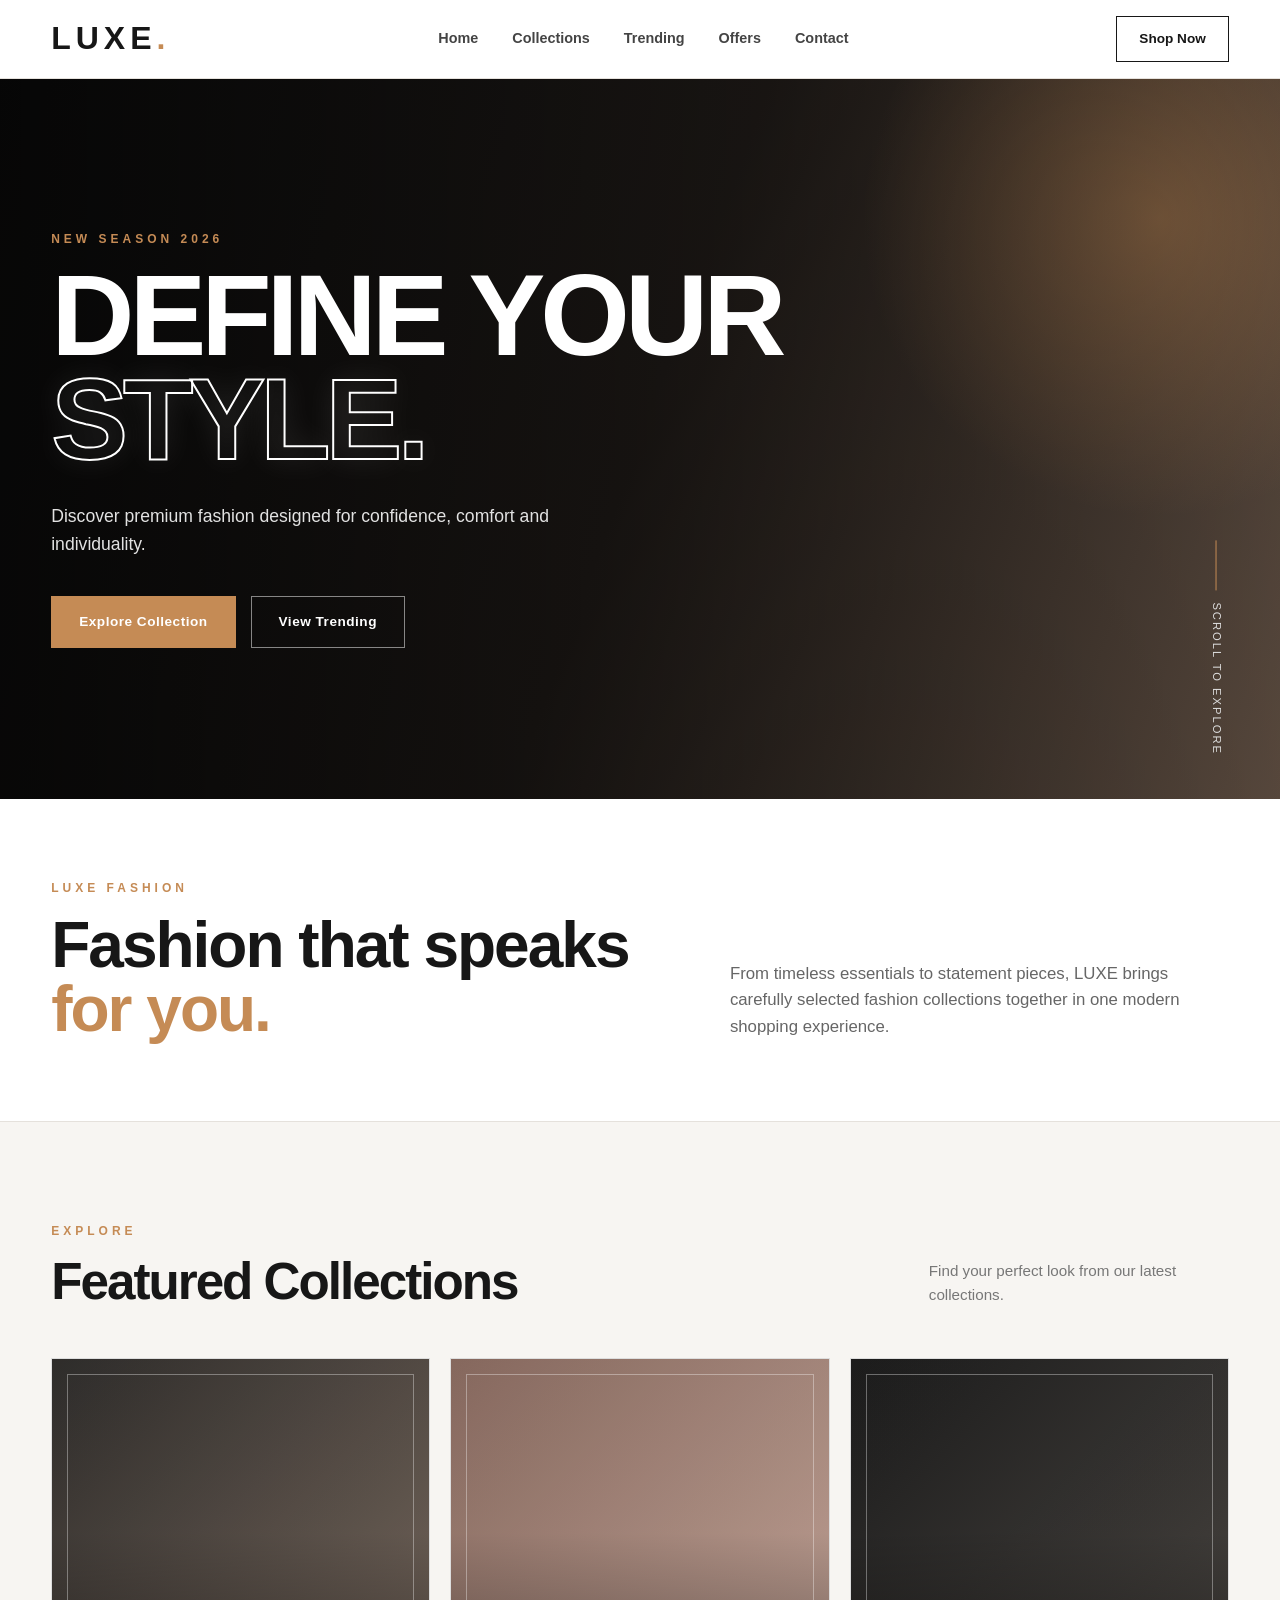
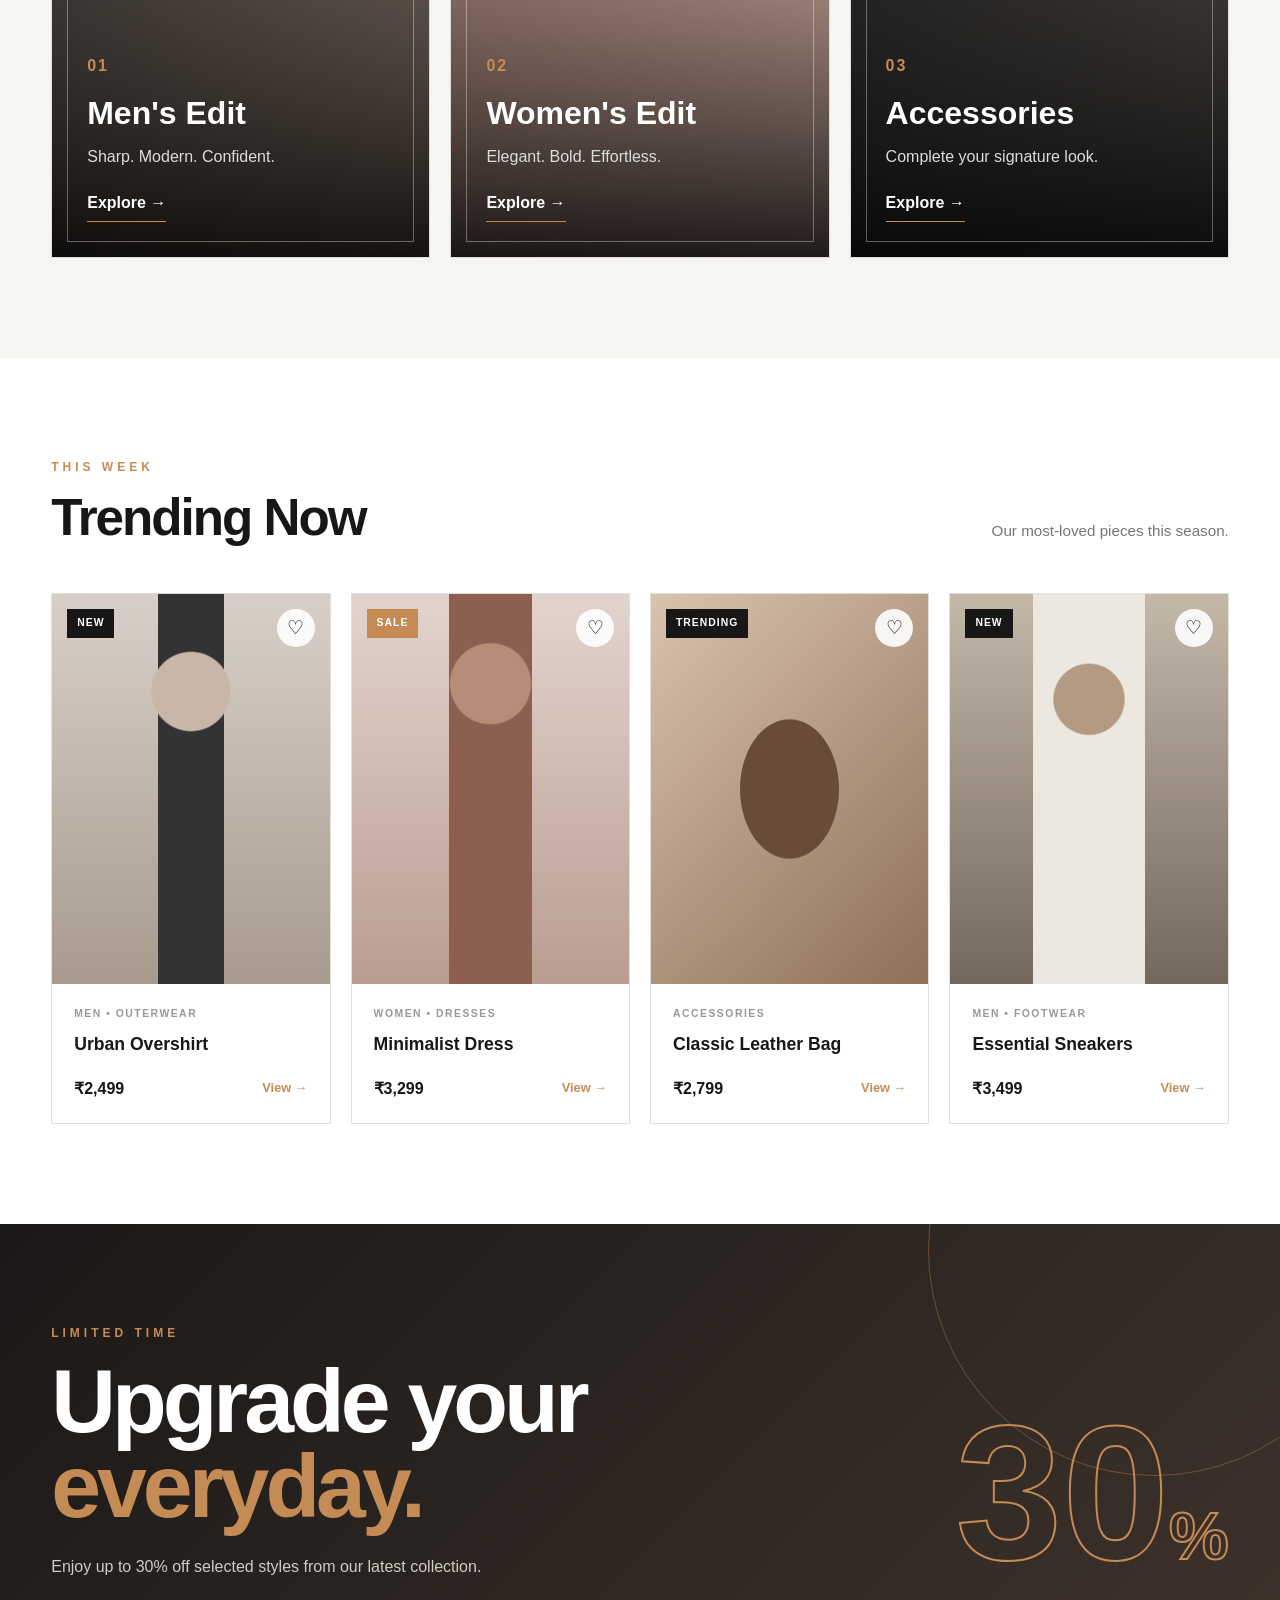
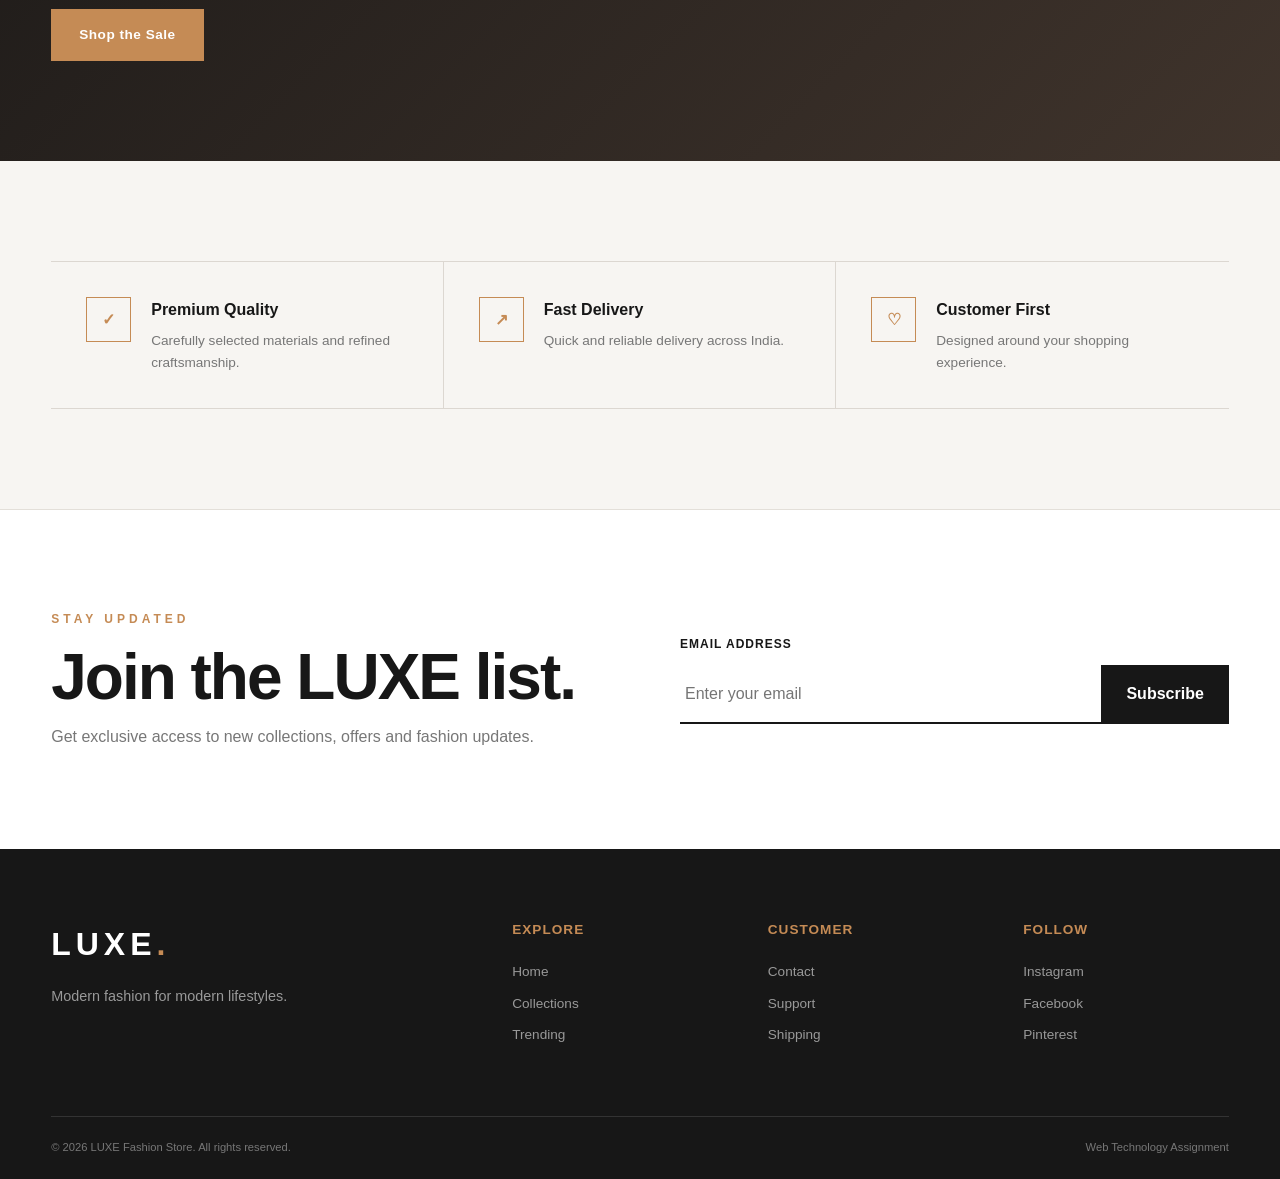
==== Q3_Online_Fashion_Store/index.html @ f9c80f3c "Add Q3 Online Fashion Store Homepage" ====
<!DOCTYPE html>
<html lang="en">

<head>
    <meta charset="UTF-8">

    <meta name="viewport"
        content="width=device-width, initial-scale=1.0">

    <meta name="description"
        content="LUXE - Modern online fashion store">

    <title>LUXE | Fashion Store</title>

    <link rel="stylesheet" href="style.css">
</head>

<body>

    <!-- =========================
         HEADER / NAVIGATION
    ========================== -->

    <header class="header">

        <div class="container nav-container">

            <a href="#home" class="logo">
                LUXE<span>.</span>
            </a>

            <nav class="navbar">

                <a href="#home">Home</a>
                <a href="#collections">Collections</a>
                <a href="#trending">Trending</a>
                <a href="#offer">Offers</a>
                <a href="#contact">Contact</a>

            </nav>

            <a href="#trending" class="nav-button">
                Shop Now
            </a>

        </div>

    </header>


    <!-- =========================
         HERO SECTION
    ========================== -->

    <main>

        <section class="hero" id="home">

            <div class="hero-overlay"></div>

            <div class="container hero-content">

                <p class="hero-label">
                    NEW SEASON 2026
                </p>

                <h1>
                    DEFINE YOUR
                    <span>STYLE.</span>
                </h1>

                <p class="hero-description">
                    Discover premium fashion designed for
                    confidence, comfort and individuality.
                </p>

                <div class="hero-buttons">

                    <a href="#collections" class="primary-button">
                        Explore Collection
                    </a>

                    <a href="#trending" class="secondary-button">
                        View Trending
                    </a>

                </div>

            </div>

            <div class="scroll-indicator">
                <span></span>
                Scroll to explore
            </div>

        </section>


        <!-- =========================
             INTRODUCTION
        ========================== -->

        <section class="intro">

            <div class="container intro-content">

                <div>
                    <p class="section-label">
                        LUXE FASHION
                    </p>

                    <h2>
                        Fashion that speaks
                        <em>for you.</em>
                    </h2>
                </div>

                <p class="intro-text">
                    From timeless essentials to statement pieces,
                    LUXE brings carefully selected fashion collections
                    together in one modern shopping experience.
                </p>

            </div>

        </section>


        <!-- =========================
             COLLECTIONS
        ========================== -->

        <section class="collections section" id="collections">

            <div class="container">

                <div class="section-heading">

                    <div>
                        <p class="section-label">
                            EXPLORE
                        </p>

                        <h2>
                            Featured Collections
                        </h2>
                    </div>

                    <p>
                        Find your perfect look from our
                        latest collections.
                    </p>

                </div>


                <div class="collection-grid">

                    <!-- Collection 1 -->

                    <article class="collection-card men">

                        <div class="card-overlay"></div>

                        <div class="collection-content">

                            <span>
                                01
                            </span>

                            <h3>
                                Men's Edit
                            </h3>

                            <p>
                                Sharp. Modern. Confident.
                            </p>

                            <a href="#trending">
                                Explore →
                            </a>

                        </div>

                    </article>


                    <!-- Collection 2 -->

                    <article class="collection-card women">

                        <div class="card-overlay"></div>

                        <div class="collection-content">

                            <span>
                                02
                            </span>

                            <h3>
                                Women's Edit
                            </h3>

                            <p>
                                Elegant. Bold. Effortless.
                            </p>

                            <a href="#trending">
                                Explore →
                            </a>

                        </div>

                    </article>


                    <!-- Collection 3 -->

                    <article class="collection-card accessories">

                        <div class="card-overlay"></div>

                        <div class="collection-content">

                            <span>
                                03
                            </span>

                            <h3>
                                Accessories
                            </h3>

                            <p>
                                Complete your signature look.
                            </p>

                            <a href="#trending">
                                Explore →
                            </a>

                        </div>

                    </article>

                </div>

            </div>

        </section>


        <!-- =========================
             TRENDING PRODUCTS
        ========================== -->

        <section class="trending section" id="trending">

            <div class="container">

                <div class="section-heading">

                    <div>

                        <p class="section-label">
                            THIS WEEK
                        </p>

                        <h2>
                            Trending Now
                        </h2>

                    </div>

                    <p>
                        Our most-loved pieces this season.
                    </p>

                </div>


                <div class="product-grid">

                    <!-- Product 1 -->

                    <article class="product-card">

                        <div class="product-image product-one">

                            <span class="product-badge">
                                NEW
                            </span>

                            <button class="wishlist"
                                aria-label="Add product to wishlist">
                                ♡
                            </button>

                        </div>

                        <div class="product-info">

                            <p class="product-category">
                                MEN • OUTERWEAR
                            </p>

                            <h3>
                                Urban Overshirt
                            </h3>

                            <div class="product-bottom">

                                <span class="price">
                                    ₹2,499
                                </span>

                                <a href="#contact">
                                    View →
                                </a>

                            </div>

                        </div>

                    </article>


                    <!-- Product 2 -->

                    <article class="product-card">

                        <div class="product-image product-two">

                            <span class="product-badge sale">
                                SALE
                            </span>

                            <button class="wishlist"
                                aria-label="Add product to wishlist">
                                ♡
                            </button>

                        </div>

                        <div class="product-info">

                            <p class="product-category">
                                WOMEN • DRESSES
                            </p>

                            <h3>
                                Minimalist Dress
                            </h3>

                            <div class="product-bottom">

                                <span class="price">
                                    ₹3,299
                                </span>

                                <a href="#contact">
                                    View →
                                </a>

                            </div>

                        </div>

                    </article>


                    <!-- Product 3 -->

                    <article class="product-card">

                        <div class="product-image product-three">

                            <span class="product-badge">
                                TRENDING
                            </span>

                            <button class="wishlist"
                                aria-label="Add product to wishlist">
                                ♡
                            </button>

                        </div>

                        <div class="product-info">

                            <p class="product-category">
                                ACCESSORIES
                            </p>

                            <h3>
                                Classic Leather Bag
                            </h3>

                            <div class="product-bottom">

                                <span class="price">
                                    ₹2,799
                                </span>

                                <a href="#contact">
                                    View →
                                </a>

                            </div>

                        </div>

                    </article>


                    <!-- Product 4 -->

                    <article class="product-card">

                        <div class="product-image product-four">

                            <span class="product-badge">
                                NEW
                            </span>

                            <button class="wishlist"
                                aria-label="Add product to wishlist">
                                ♡
                            </button>

                        </div>

                        <div class="product-info">

                            <p class="product-category">
                                MEN • FOOTWEAR
                            </p>

                            <h3>
                                Essential Sneakers
                            </h3>

                            <div class="product-bottom">

                                <span class="price">
                                    ₹3,499
                                </span>

                                <a href="#contact">
                                    View →
                                </a>

                            </div>

                        </div>

                    </article>

                </div>

            </div>

        </section>


        <!-- =========================
             PROMOTIONAL OFFER
        ========================== -->

        <section class="offer" id="offer">

            <div class="container offer-container">

                <div class="offer-content">

                    <p class="section-label">
                        LIMITED TIME
                    </p>

                    <h2>
                        Upgrade your
                        <span>everyday.</span>
                    </h2>

                    <p>
                        Enjoy up to 30% off selected styles
                        from our latest collection.
                    </p>

                    <a href="#trending"
                        class="primary-button light-button">
                        Shop the Sale
                    </a>

                </div>

                <div class="offer-number">
                    30<span>%</span>
                </div>

            </div>

        </section>


        <!-- =========================
             FEATURES
        ========================== -->

        <section class="features section">

            <div class="container">

                <div class="feature-grid">

                    <div class="feature-item">

                        <div class="feature-icon">
                            ✓
                        </div>

                        <div>
                            <h3>
                                Premium Quality
                            </h3>

                            <p>
                                Carefully selected materials
                                and refined craftsmanship.
                            </p>
                        </div>

                    </div>


                    <div class="feature-item">

                        <div class="feature-icon">
                            ↗
                        </div>

                        <div>
                            <h3>
                                Fast Delivery
                            </h3>

                            <p>
                                Quick and reliable delivery
                                across India.
                            </p>
                        </div>

                    </div>


                    <div class="feature-item">

                        <div class="feature-icon">
                            ♡
                        </div>

                        <div>
                            <h3>
                                Customer First
                            </h3>

                            <p>
                                Designed around your
                                shopping experience.
                            </p>
                        </div>

                    </div>

                </div>

            </div>

        </section>


        <!-- =========================
             NEWSLETTER / CONTACT
        ========================== -->

        <section class="newsletter" id="contact">

            <div class="container newsletter-container">

                <div>

                    <p class="section-label">
                        STAY UPDATED
                    </p>

                    <h2>
                        Join the LUXE list.
                    </h2>

                    <p>
                        Get exclusive access to new collections,
                        offers and fashion updates.
                    </p>

                </div>

                <form class="newsletter-form"
                    onsubmit="return false;">

                    <label for="email">
                        Email Address
                    </label>

                    <div class="email-box">

                        <input
                            type="email"
                            id="email"
                            placeholder="Enter your email"
                            required
                        >

                        <button type="submit">
                            Subscribe
                        </button>

                    </div>

                </form>

            </div>

        </section>

    </main>


    <!-- =========================
         FOOTER
    ========================== -->

    <footer class="footer">

        <div class="container footer-grid">

            <div>

                <a href="#home" class="logo footer-logo">
                    LUXE<span>.</span>
                </a>

                <p>
                    Modern fashion for modern lifestyles.
                </p>

            </div>


            <div>

                <h3>
                    Explore
                </h3>

                <a href="#home">Home</a>
                <a href="#collections">Collections</a>
                <a href="#trending">Trending</a>

            </div>


            <div>

                <h3>
                    Customer
                </h3>

                <a href="#contact">Contact</a>
                <a href="#contact">Support</a>
                <a href="#contact">Shipping</a>

            </div>


            <div>

                <h3>
                    Follow
                </h3>

                <a href="#contact">Instagram</a>
                <a href="#contact">Facebook</a>
                <a href="#contact">Pinterest</a>

            </div>

        </div>


        <div class="container footer-bottom">

            <p>
                © 2026 LUXE Fashion Store. All rights reserved.
            </p>

            <p>
                Web Technology Assignment
            </p>

        </div>

    </footer>

</body>

</html>
---- Q3_Online_Fashion_Store/style.css ----
/* =========================================================
   LUXE FASHION STORE
   Q3 - HTML5 & CSS3
   ========================================================= */


/* =========================================================
   GLOBAL RESET
   ========================================================= */

* {
    margin: 0;
    padding: 0;
    box-sizing: border-box;
}


html {
    scroll-behavior: smooth;
}


body {
    font-family:
        "Segoe UI",
        Arial,
        Helvetica,
        sans-serif;

    background: #f7f5f2;
    color: #171717;

    line-height: 1.6;
}


a {
    text-decoration: none;
    color: inherit;
}


button,
input {
    font: inherit;
}


button {
    cursor: pointer;
}


img {
    max-width: 100%;
    display: block;
}


.container {
    width: min(1180px, 92%);
    margin: 0 auto;
}


.section {
    padding: 100px 0;
}


/* =========================================================
   HEADER
   ========================================================= */

.header {
    position: sticky;
    top: 0;

    z-index: 1000;

    background: rgba(255, 255, 255, 0.95);

    backdrop-filter: blur(12px);

    border-bottom: 1px solid #e5e1dc;
}


.nav-container {
    min-height: 78px;

    display: flex;
    align-items: center;
    justify-content: space-between;

    gap: 30px;
}


.logo {
    font-size: 2rem;

    font-weight: 900;

    letter-spacing: 5px;

    color: #171717;
}


.logo span {
    color: #c58b55;
}


.navbar {
    display: flex;

    align-items: center;

    gap: 34px;
}


.navbar a {
    position: relative;

    font-size: 0.9rem;

    font-weight: 600;

    color: #444;

    transition:
        color 0.3s ease;
}


.navbar a::after {
    content: "";

    position: absolute;

    left: 0;
    bottom: -8px;

    width: 0;
    height: 2px;

    background: #c58b55;

    transition:
        width 0.3s ease;
}


.navbar a:hover {
    color: #c58b55;
}


.navbar a:hover::after {
    width: 100%;
}


.nav-button {
    padding: 11px 22px;

    border: 1px solid #171717;

    font-size: 0.85rem;

    font-weight: 700;

    transition:
        background 0.3s ease,
        color 0.3s ease,
        transform 0.3s ease;
}


.nav-button:hover {
    background: #171717;

    color: #fff;

    transform: translateY(-2px);
}


/* =========================================================
   HERO SECTION
   ========================================================= */

.hero {
    position: relative;

    min-height: 720px;

    display: flex;

    align-items: center;

    overflow: hidden;

    background:
        linear-gradient(
            110deg,
            #191919 0%,
            #29231f 50%,
            #6c594b 100%
        );
}


.hero::before {
    content: "";

    position: absolute;

    width: 600px;
    height: 600px;

    border-radius: 50%;

    right: -180px;
    top: -160px;

    background:
        radial-gradient(
            circle,
            rgba(197, 139, 85, 0.55),
            transparent 70%
        );

    animation:
        floatingGlow 6s ease-in-out infinite;
}


.hero-overlay {
    position: absolute;

    inset: 0;

    background:
        linear-gradient(
            90deg,
            rgba(0, 0, 0, 0.75),
            rgba(0, 0, 0, 0.2)
        );
}


.hero-content {
    position: relative;

    z-index: 2;

    color: white;

    animation:
        heroReveal 1s ease-out;
}


.hero-label,
.section-label {
    font-size: 0.75rem;

    font-weight: 800;

    letter-spacing: 4px;

    color: #c58b55;

    margin-bottom: 15px;
}


.hero h1 {
    max-width: 800px;

    font-size:
        clamp(4rem, 9vw, 8rem);

    line-height: 0.9;

    letter-spacing: -5px;

    font-weight: 900;

    margin-bottom: 30px;

    text-transform: uppercase;
}


.hero h1 span {
    display: block;

    color: transparent;

    -webkit-text-stroke: 2px #fff;

    text-shadow:
        0 0 30px rgba(255, 255, 255, 0.1);

    animation:
        textPulse 4s ease-in-out infinite;
}


.hero-description {
    max-width: 560px;

    font-size: 1.1rem;

    color: #e2e2e2;

    margin-bottom: 38px;
}


.hero-buttons {
    display: flex;

    flex-wrap: wrap;

    gap: 15px;
}


.primary-button,
.secondary-button {
    display: inline-flex;

    align-items: center;

    justify-content: center;

    min-height: 52px;

    padding: 0 27px;

    font-size: 0.85rem;

    font-weight: 800;

    letter-spacing: 0.5px;

    transition:
        transform 0.3s ease,
        background 0.3s ease,
        color 0.3s ease;
}


.primary-button {
    background: #c58b55;

    color: white;

    border: 1px solid #c58b55;
}


.primary-button:hover {
    background: #a96f3f;

    transform: translateY(-4px);

    box-shadow:
        0 10px 25px rgba(0, 0, 0, 0.25);
}


.secondary-button {
    color: white;

    border: 1px solid rgba(255, 255, 255, 0.5);
}


.secondary-button:hover {
    background: white;

    color: #171717;

    transform: translateY(-4px);
}


.scroll-indicator {
    position: absolute;

    bottom: 35px;
    right: 5%;

    z-index: 3;

    display: flex;

    align-items: center;

    gap: 12px;

    color: #ddd;

    font-size: 0.7rem;

    letter-spacing: 2px;

    text-transform: uppercase;

    transform: rotate(90deg);

    transform-origin: right center;
}


.scroll-indicator span {
    display: block;

    width: 50px;
    height: 1px;

    background: #c58b55;
}


/* =========================================================
   INTRODUCTION
   ========================================================= */

.intro {
    padding: 80px 0;

    background: #fff;

    border-bottom: 1px solid #e5e1dc;
}


.intro-content {
    display: grid;

    grid-template-columns:
        1.2fr 1fr;

    gap: 80px;

    align-items: end;
}


.intro h2 {
    font-size:
        clamp(2.5rem, 5vw, 4.5rem);

    line-height: 1;

    letter-spacing: -2px;
}


.intro h2 em {
    color: #c58b55;

    font-style: normal;
}


.intro-text {
    max-width: 520px;

    color: #666;

    font-size: 1.05rem;
}


/* =========================================================
   SECTION HEADINGS
   ========================================================= */

.section-heading {
    display: flex;

    align-items: end;

    justify-content: space-between;

    gap: 40px;

    margin-bottom: 50px;
}


.section-heading h2 {
    font-size:
        clamp(2rem, 4vw, 3.5rem);

    line-height: 1;

    letter-spacing: -2px;
}


.section-heading > p {
    max-width: 300px;

    color: #777;

    font-size: 0.95rem;
}


/* =========================================================
   COLLECTION CARDS
   ========================================================= */

.collection-grid {
    display: grid;

    grid-template-columns:
        repeat(3, 1fr);

    gap: 20px;
}


.collection-card {
    position: relative;

    min-height: 500px;

    overflow: hidden;

    border: 1px solid #ddd;

    background-size: cover;

    background-position: center;

    transition:
        transform 0.5s ease,
        box-shadow 0.5s ease;
}


/* Fashion-inspired CSS backgrounds */

.collection-card.men {
    background:
        linear-gradient(
            135deg,
            #302e2c,
            #8a786b
        );
}


.collection-card.women {
    background:
        linear-gradient(
            135deg,
            #8c6d62,
            #d5b5a8
        );
}


.collection-card.accessories {
    background:
        linear-gradient(
            135deg,
            #1d1d1d,
            #55504b
        );
}


.collection-card::before {
    content: "";

    position: absolute;

    inset: 15px;

    border: 1px solid
        rgba(255, 255, 255, 0.35);

    z-index: 2;

    pointer-events: none;
}


.card-overlay {
    position: absolute;

    inset: 0;

    background:
        linear-gradient(
            to top,
            rgba(0, 0, 0, 0.85),
            rgba(0, 0, 0, 0.05) 65%
        );
}


.collection-card:hover {
    transform: translateY(-10px);

    box-shadow:
        0 25px 50px rgba(0, 0, 0, 0.15);
}


.collection-content {
    position: absolute;

    z-index: 3;

    left: 35px;
    right: 35px;
    bottom: 35px;

    color: white;
}


.collection-content > span {
    color: #c58b55;

    font-weight: 800;

    letter-spacing: 2px;
}


.collection-content h3 {
    font-size: 2rem;

    margin: 10px 0 5px;
}


.collection-content p {
    color: #ddd;

    margin-bottom: 20px;
}


.collection-content a {
    display: inline-block;

    padding-bottom: 5px;

    border-bottom: 1px solid #c58b55;

    color: white;

    font-weight: 700;

    transition:
        color 0.3s ease,
        padding-left 0.3s ease;
}


.collection-content a:hover {
    color: #c58b55;

    padding-left: 8px;
}


/* =========================================================
   TRENDING PRODUCTS
   ========================================================= */

.trending {
    background: #fff;
}


.product-grid {
    display: grid;

    grid-template-columns:
        repeat(4, 1fr);

    gap: 20px;
}


.product-card {
    background: #fff;

    border: 1px solid #e2ded8;

    overflow: hidden;

    transition:
        transform 0.35s ease,
        box-shadow 0.35s ease;
}


.product-card:hover {
    transform: translateY(-8px);

    box-shadow:
        0 18px 40px rgba(0, 0, 0, 0.1);
}


.product-image {
    position: relative;

    height: 390px;

    overflow: hidden;
}


/*
   CSS-created fashion imagery.
   These gradients keep the assignment
   functional without requiring image files.
*/

.product-one {
    background:
        radial-gradient(
            circle at 50% 25%,
            #c8b7a8 0 12%,
            transparent 12.5%
        ),
        linear-gradient(
            90deg,
            transparent 38%,
            #333 38% 62%,
            transparent 62%
        ),
        linear-gradient(
            180deg,
            #d8d0c8,
            #a89a8d
        );
}


.product-two {
    background:
        radial-gradient(
            circle at 50% 23%,
            #b98c78 0 12%,
            transparent 12.5%
        ),
        linear-gradient(
            90deg,
            transparent 35%,
            #8d5f51 35% 65%,
            transparent 65%
        ),
        linear-gradient(
            180deg,
            #e2d4cd,
            #b99d91
        );
}


.product-three {
    background:
        radial-gradient(
            ellipse at 50% 50%,
            #684b38 0 25%,
            transparent 25.5%
        ),
        linear-gradient(
            135deg,
            #d8c3ae,
            #8e7058
        );
}


.product-four {
    background:
        radial-gradient(
            circle at 50% 27%,
            #b39a82 0 11%,
            transparent 11.5%
        ),
        linear-gradient(
            90deg,
            transparent 30%,
            #ece7df 30% 70%,
            transparent 70%
        ),
        linear-gradient(
            180deg,
            #c4b8a9,
            #74675c
        );
}


.product-image::after {
    content: "";

    position: absolute;

    inset: 0;

    background:
        linear-gradient(
            120deg,
            rgba(255, 255, 255, 0.25),
            transparent 40%
        );

    transform:
        translateX(-100%);

    transition:
        transform 0.6s ease;
}


.product-card:hover
.product-image::after {
    transform:
        translateX(100%);
}


.product-badge {
    position: absolute;

    top: 15px;
    left: 15px;

    z-index: 2;

    padding: 6px 10px;

    background: #171717;

    color: white;

    font-size: 0.65rem;

    font-weight: 800;

    letter-spacing: 1px;
}


.product-badge.sale {
    background: #c58b55;
}


.wishlist {
    position: absolute;

    z-index: 2;

    top: 15px;
    right: 15px;

    width: 38px;
    height: 38px;

    border: none;

    border-radius: 50%;

    background: rgba(255, 255, 255, 0.9);

    font-size: 1.2rem;

    transition:
        transform 0.3s ease,
        background 0.3s ease;
}


.wishlist:hover {
    transform: scale(1.12);

    background: #fff;

    color: #c58b55;
}


.product-info {
    padding: 22px;
}


.product-category {
    color: #999;

    font-size: 0.65rem;

    font-weight: 800;

    letter-spacing: 1.5px;

    margin-bottom: 7px;
}


.product-info h3 {
    font-size: 1.1rem;

    margin-bottom: 18px;
}


.product-bottom {
    display: flex;

    align-items: center;

    justify-content: space-between;
}


.price {
    font-weight: 900;

    color: #171717;
}


.product-bottom a {
    color: #c58b55;

    font-size: 0.8rem;

    font-weight: 800;
}


/* =========================================================
   PROMOTIONAL OFFER
   ========================================================= */

.offer {
    position: relative;

    overflow: hidden;

    padding: 100px 0;

    background:
        linear-gradient(
            135deg,
            #1a1817,
            #40342c
        );

    color: white;
}


.offer::before {
    content: "";

    position: absolute;

    width: 450px;
    height: 450px;

    right: -100px;
    top: -200px;

    border-radius: 50%;

    border: 1px solid
        rgba(197, 139, 85, 0.4);

    animation:
        rotateCircle 12s linear infinite;
}


.offer-container {
    display: flex;

    align-items: center;

    justify-content: space-between;

    gap: 50px;
}


.offer-content {
    max-width: 650px;
}


.offer h2 {
    font-size:
        clamp(3rem, 7vw, 6rem);

    line-height: 0.95;

    letter-spacing: -4px;

    margin-bottom: 25px;
}


.offer h2 span {
    color: #c58b55;
}


.offer-content > p:not(.section-label) {
    color: #d1cbc6;

    max-width: 480px;

    margin-bottom: 30px;
}


.light-button {
    color: white;
}


.offer-number {
    position: relative;

    z-index: 2;

    font-size:
        clamp(6rem, 15vw, 13rem);

    line-height: 1;

    font-weight: 900;

    color: transparent;

    -webkit-text-stroke: 2px #c58b55;
}


.offer-number span {
    font-size: 0.35em;
}


/* =========================================================
   FEATURES
   ========================================================= */

.features {
    background: #f7f5f2;
}


.feature-grid {
    display: grid;

    grid-template-columns:
        repeat(3, 1fr);

    border-top: 1px solid #dcd7d1;

    border-bottom: 1px solid #dcd7d1;
}


.feature-item {
    display: flex;

    gap: 20px;

    padding: 35px;

    border-right: 1px solid #dcd7d1;
}


.feature-item:last-child {
    border-right: none;
}


.feature-icon {
    flex-shrink: 0;

    width: 45px;
    height: 45px;

    display: grid;

    place-items: center;

    border: 1px solid #c58b55;

    color: #c58b55;

    font-weight: 900;
}


.feature-item h3 {
    font-size: 1rem;

    margin-bottom: 7px;
}


.feature-item p {
    color: #777;

    font-size: 0.85rem;
}


/* =========================================================
   NEWSLETTER
   ========================================================= */

.newsletter {
    padding: 100px 0;

    background: white;

    border-top: 1px solid #e3dfd9;
}


.newsletter-container {
    display: grid;

    grid-template-columns:
        1fr 1fr;

    gap: 80px;

    align-items: center;
}


.newsletter h2 {
    font-size:
        clamp(2.5rem, 5vw, 4.5rem);

    line-height: 1;

    letter-spacing: -2px;

    margin-bottom: 15px;
}


.newsletter p:not(.section-label) {
    color: #777;

    max-width: 500px;
}


.newsletter-form label {
    display: block;

    margin-bottom: 10px;

    font-size: 0.75rem;

    font-weight: 800;

    letter-spacing: 1px;

    text-transform: uppercase;
}


.email-box {
    display: flex;

    border-bottom: 2px solid #171717;
}


.email-box input {
    flex: 1;

    min-width: 0;

    border: none;

    outline: none;

    background: transparent;

    padding: 16px 5px;

    font-size: 1rem;
}


.email-box button {
    border: none;

    background: #171717;

    color: white;

    padding: 0 25px;

    font-weight: 800;

    transition:
        background 0.3s ease;
}


.email-box button:hover {
    background: #c58b55;
}


/* =========================================================
   FOOTER
   ========================================================= */

.footer {
    background: #171717;

    color: white;

    padding-top: 70px;
}


.footer-grid {
    display: grid;

    grid-template-columns:
        2fr repeat(3, 1fr);

    gap: 50px;

    padding-bottom: 60px;
}


.footer-logo {
    color: white;

    display: inline-block;

    margin-bottom: 15px;
}


.footer-grid > div:first-child p {
    color: #999;

    max-width: 260px;

    font-size: 0.9rem;
}


.footer h3 {
    font-size: 0.85rem;

    margin-bottom: 20px;

    color: #c58b55;

    letter-spacing: 1px;

    text-transform: uppercase;
}


.footer-grid div:not(:first-child) a {
    display: block;

    color: #999;

    font-size: 0.85rem;

    margin-bottom: 10px;

    transition:
        color 0.3s ease,
        padding-left 0.3s ease;
}


.footer-grid div:not(:first-child) a:hover {
    color: white;

    padding-left: 5px;
}


.footer-bottom {
    display: flex;

    justify-content: space-between;

    gap: 20px;

    padding: 22px 0;

    border-top: 1px solid #333;

    color: #777;

    font-size: 0.7rem;
}


/* =========================================================
   ANIMATIONS
   ========================================================= */

@keyframes heroReveal {

    from {
        opacity: 0;

        transform:
            translateY(40px);
    }

    to {
        opacity: 1;

        transform:
            translateY(0);
    }
}


@keyframes floatingGlow {

    0%,
    100% {
        transform:
            translate(0, 0)
            scale(1);
    }

    50% {
        transform:
            translate(-40px, 30px)
            scale(1.1);
    }
}


@keyframes textPulse {

    0%,
    100% {
        opacity: 0.8;
    }

    50% {
        opacity: 1;
    }
}


@keyframes rotateCircle {

    from {
        transform:
            rotate(0deg);
    }

    to {
        transform:
            rotate(360deg);
    }
}


/* =========================================================
   RESPONSIVE DESIGN
   ========================================================= */

@media (max-width: 950px) {

    .navbar {
        gap: 18px;
    }


    .nav-button {
        display: none;
    }


    .intro-content {
        grid-template-columns: 1fr;

        gap: 30px;
    }


    .collection-grid {
        grid-template-columns:
            repeat(2, 1fr);
    }


    .collection-card:last-child {
        grid-column:
            span 2;
    }


    .product-grid {
        grid-template-columns:
            repeat(2, 1fr);
    }


    .feature-grid {
        grid-template-columns: 1fr;
    }


    .feature-item {
        border-right: none;

        border-bottom: 1px solid #dcd7d1;
    }


    .feature-item:last-child {
        border-bottom: none;
    }


    .newsletter-container {
        grid-template-columns: 1fr;

        gap: 45px;
    }


    .footer-grid {
        grid-template-columns:
            repeat(2, 1fr);
    }

}


@media (max-width: 700px) {

    .section {
        padding: 70px 0;
    }


    .nav-container {
        min-height: 65px;
    }


    .logo {
        font-size: 1.5rem;
    }


    .navbar {
        display: none;
    }


    .hero {
        min-height: 650px;
    }


    .hero h1 {
        font-size:
            clamp(3.5rem, 17vw, 6rem);

        letter-spacing: -3px;
    }


    .hero-description {
        font-size: 0.95rem;
    }


    .scroll-indicator {
        display: none;
    }


    .section-heading {
        align-items: start;

        flex-direction: column;

        gap: 15px;
    }


    .collection-grid {
        grid-template-columns: 1fr;
    }


    .collection-card,
    .collection-card:last-child {
        grid-column: auto;

        min-height: 430px;
    }


    .product-grid {
        grid-template-columns: 1fr;
    }


    .product-image {
        height: 430px;
    }


    .offer-container {
        flex-direction: column;

        align-items: start;
    }


    .offer h2 {
        letter-spacing: -2px;
    }


    .offer-number {
        font-size: 8rem;
    }


    .footer-grid {
        grid-template-columns: 1fr 1fr;

        gap: 40px 25px;
    }


    .footer-bottom {
        flex-direction: column;

        gap: 5px;
    }

}


@media (max-width: 450px) {

    .hero-buttons {
        flex-direction: column;

        align-items: stretch;
    }


    .primary-button,
    .secondary-button {
        width: 100%;
    }


    .footer-grid {
        grid-template-columns: 1fr;
    }


    .email-box {
        flex-direction: column;

        border-bottom: none;
    }


    .email-box input {
        border-bottom: 2px solid #171717;

        margin-bottom: 10px;
    }


    .email-box button {
        min-height: 50px;
    }

}


/* =========================================================
   ACCESSIBILITY / REDUCED MOTION
   ========================================================= */

@media (prefers-reduced-motion: reduce) {

    html {
        scroll-behavior: auto;
    }


    *,
    *::before,
    *::after {
        animation-duration: 0.01ms !important;

        animation-iteration-count: 1 !important;

        transition-duration: 0.01ms !important;
    }

}
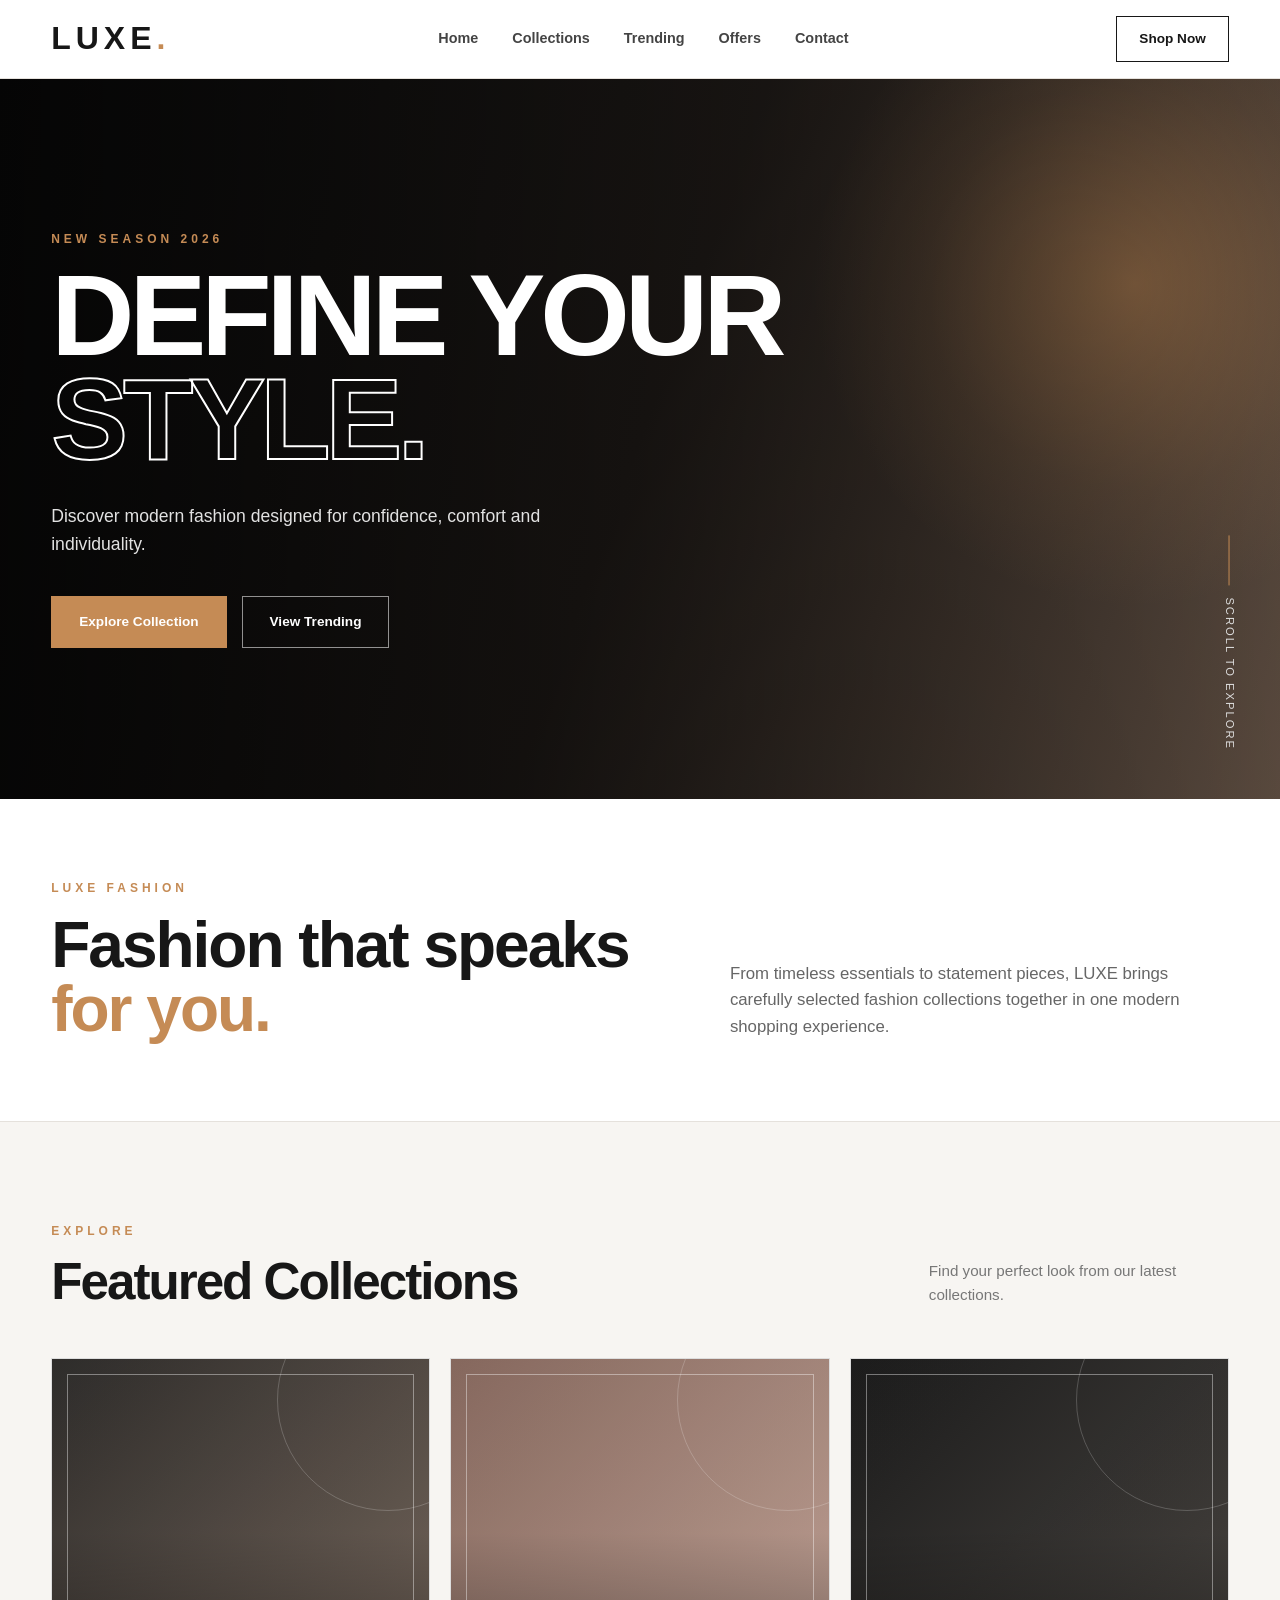
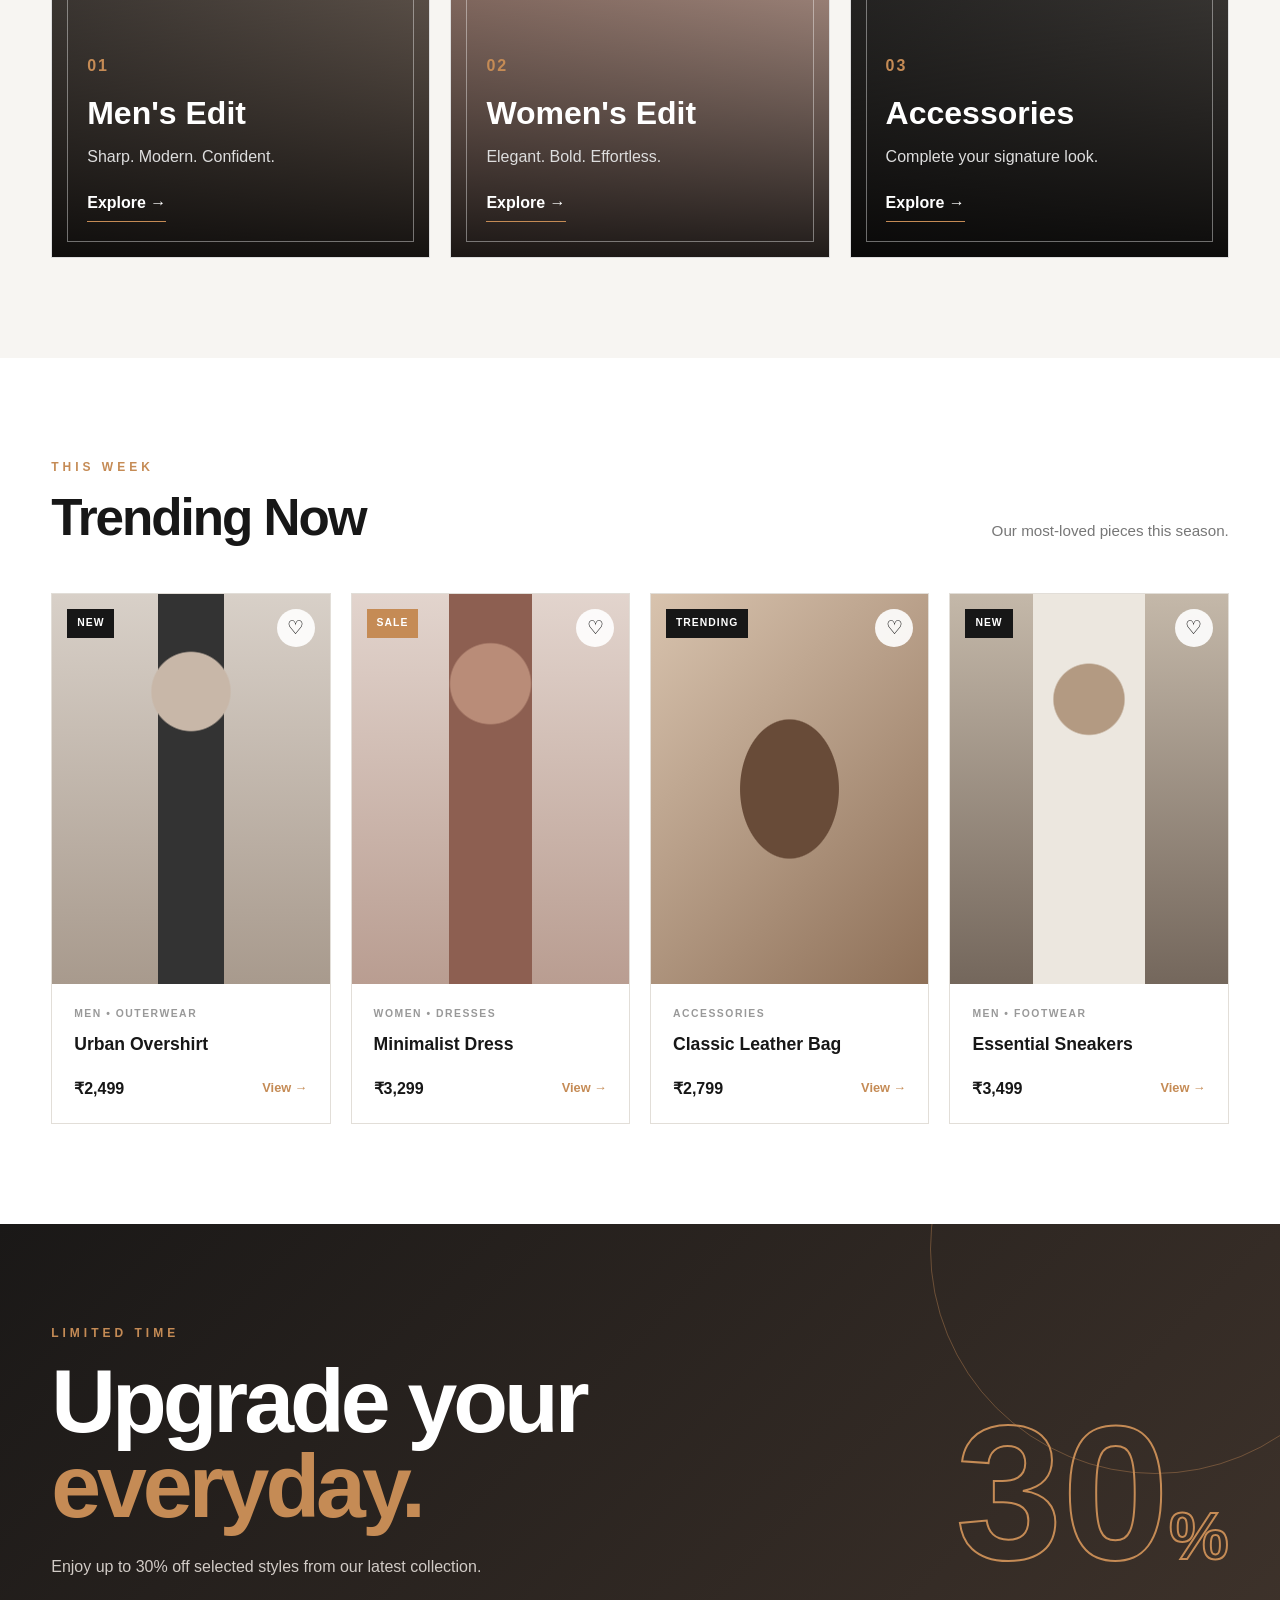
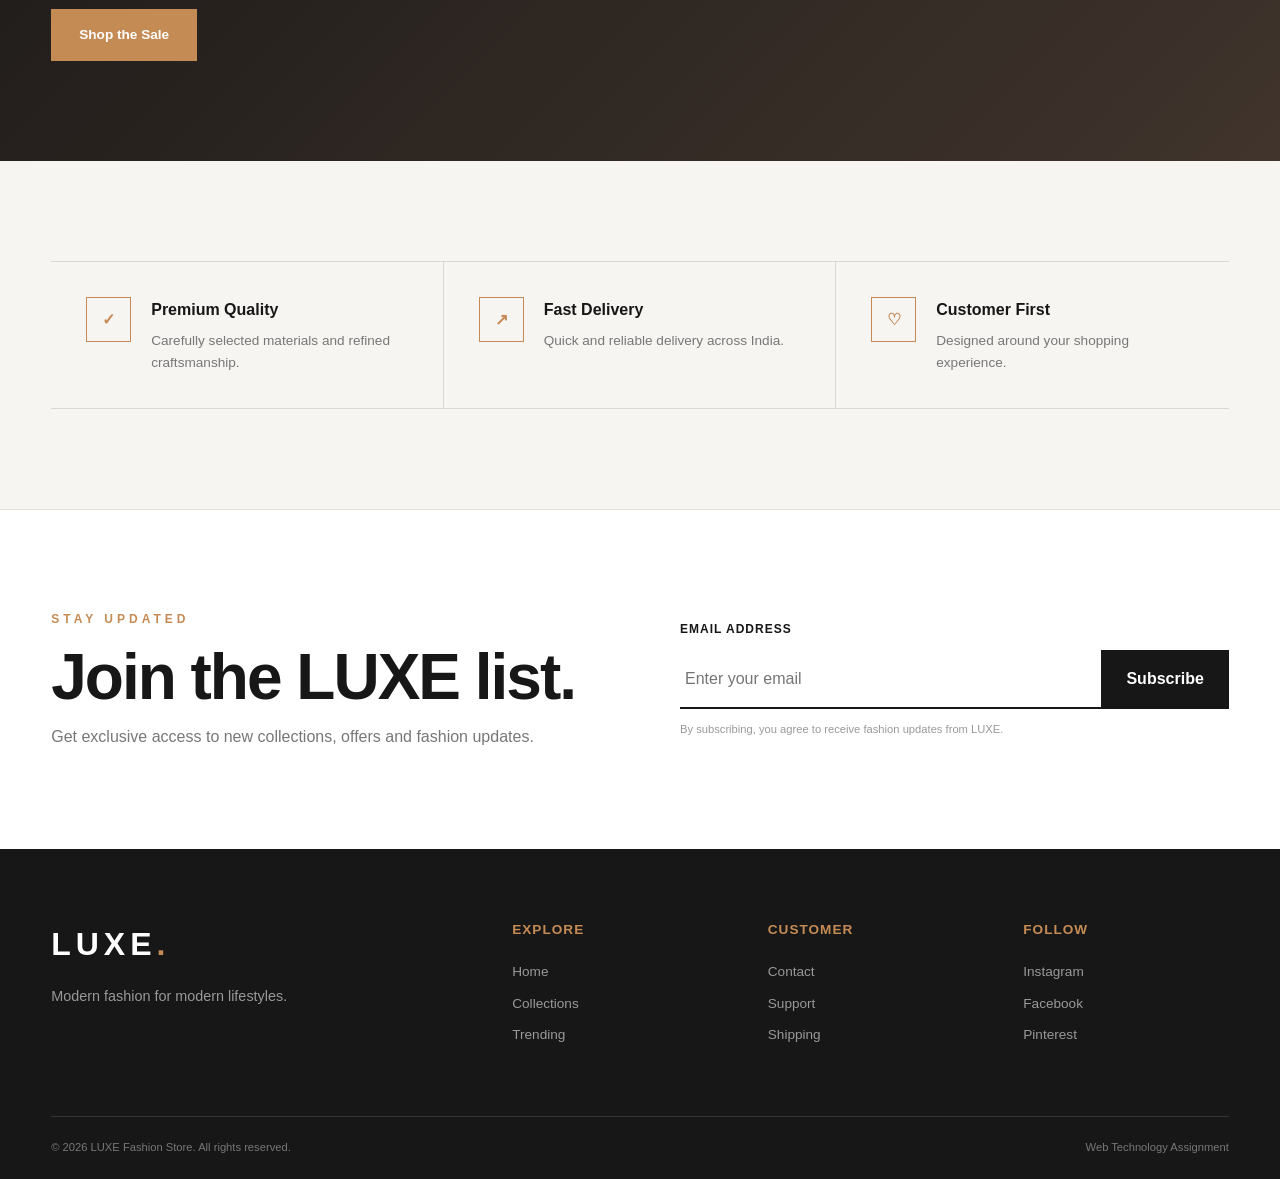
==== commit 72d60dc4: "Add Q3 Online Fashion Store Homepage" ====
--- a/Q3_Online_Fashion_Store/index.html
+++ b/Q3_Online_Fashion_Store/index.html
@@ -3,12 +3,10 @@
 
 <head>
     <meta charset="UTF-8">
-
-    <meta name="viewport"
-        content="width=device-width, initial-scale=1.0">
+    <meta name="viewport" content="width=device-width, initial-scale=1.0">
 
     <meta name="description"
-        content="LUXE - Modern online fashion store">
+        content="LUXE Fashion Store - Discover modern fashion, trending collections and exclusive offers.">
 
     <title>LUXE | Fashion Store</title>
 
@@ -17,9 +15,9 @@
 
 <body>
 
-    <!-- =========================
+    <!-- ================================
          HEADER / NAVIGATION
-    ========================== -->
+    ================================= -->
 
     <header class="header">
 
@@ -29,17 +27,17 @@
                 LUXE<span>.</span>
             </a>
 
-            <nav class="navbar">
+            <nav class="navbar" aria-label="Main navigation">
 
                 <a href="#home">Home</a>
                 <a href="#collections">Collections</a>
-                <a href="#trending">Trending</a>
+                <a href="#products">Trending</a>
                 <a href="#offer">Offers</a>
                 <a href="#contact">Contact</a>
 
             </nav>
 
-            <a href="#trending" class="nav-button">
+            <a href="#products" class="nav-button">
                 Shop Now
             </a>
 
@@ -48,13 +46,15 @@
     </header>
 
 
-    <!-- =========================
-         HERO SECTION
-    ========================== -->
-
     <main>
 
+        <!-- ================================
+             HERO SECTION
+        ================================= -->
+
         <section class="hero" id="home">
+
+            <div class="hero-background"></div>
 
             <div class="hero-overlay"></div>
 
@@ -70,7 +70,7 @@
                 </h1>
 
                 <p class="hero-description">
-                    Discover premium fashion designed for
+                    Discover modern fashion designed for
                     confidence, comfort and individuality.
                 </p>
 
@@ -80,7 +80,7 @@
                         Explore Collection
                     </a>
 
-                    <a href="#trending" class="secondary-button">
+                    <a href="#products" class="secondary-button">
                         View Trending
                     </a>
 
@@ -96,15 +96,16 @@
         </section>
 
 
-        <!-- =========================
+        <!-- ================================
              INTRODUCTION
-        ========================== -->
+        ================================= -->
 
         <section class="intro">
 
-            <div class="container intro-content">
+            <div class="container intro-grid">
 
                 <div>
+
                     <p class="section-label">
                         LUXE FASHION
                     </p>
@@ -113,6 +114,7 @@
                         Fashion that speaks
                         <em>for you.</em>
                     </h2>
+
                 </div>
 
                 <p class="intro-text">
@@ -126,17 +128,18 @@
         </section>
 
 
-        <!-- =========================
+        <!-- ================================
              COLLECTIONS
-        ========================== -->
-
-        <section class="collections section" id="collections">
+        ================================= -->
+
+        <section class="section collections" id="collections">
 
             <div class="container">
 
                 <div class="section-heading">
 
                     <div>
+
                         <p class="section-label">
                             EXPLORE
                         </p>
@@ -144,6 +147,7 @@
                         <h2>
                             Featured Collections
                         </h2>
+
                     </div>
 
                     <p>
@@ -156,15 +160,15 @@
 
                 <div class="collection-grid">
 
-                    <!-- Collection 1 -->
-
-                    <article class="collection-card men">
-
-                        <div class="card-overlay"></div>
+                    <!-- COLLECTION 1 -->
+
+                    <article class="collection-card collection-men">
+
+                        <div class="collection-overlay"></div>
 
                         <div class="collection-content">
 
-                            <span>
+                            <span class="collection-number">
                                 01
                             </span>
 
@@ -176,7 +180,7 @@
                                 Sharp. Modern. Confident.
                             </p>
 
-                            <a href="#trending">
+                            <a href="#products">
                                 Explore →
                             </a>
 
@@ -185,15 +189,15 @@
                     </article>
 
 
-                    <!-- Collection 2 -->
-
-                    <article class="collection-card women">
-
-                        <div class="card-overlay"></div>
+                    <!-- COLLECTION 2 -->
+
+                    <article class="collection-card collection-women">
+
+                        <div class="collection-overlay"></div>
 
                         <div class="collection-content">
 
-                            <span>
+                            <span class="collection-number">
                                 02
                             </span>
 
@@ -205,7 +209,7 @@
                                 Elegant. Bold. Effortless.
                             </p>
 
-                            <a href="#trending">
+                            <a href="#products">
                                 Explore →
                             </a>
 
@@ -214,15 +218,15 @@
                     </article>
 
 
-                    <!-- Collection 3 -->
-
-                    <article class="collection-card accessories">
-
-                        <div class="card-overlay"></div>
+                    <!-- COLLECTION 3 -->
+
+                    <article class="collection-card collection-accessories">
+
+                        <div class="collection-overlay"></div>
 
                         <div class="collection-content">
 
-                            <span>
+                            <span class="collection-number">
                                 03
                             </span>
 
@@ -234,7 +238,7 @@
                                 Complete your signature look.
                             </p>
 
-                            <a href="#trending">
+                            <a href="#products">
                                 Explore →
                             </a>
 
@@ -249,11 +253,11 @@
         </section>
 
 
-        <!-- =========================
+        <!-- ================================
              TRENDING PRODUCTS
-        ========================== -->
-
-        <section class="trending section" id="trending">
+        ================================= -->
+
+        <section class="section products" id="products">
 
             <div class="container">
 
@@ -280,7 +284,7 @@
 
                 <div class="product-grid">
 
-                    <!-- Product 1 -->
+                    <!-- PRODUCT 1 -->
 
                     <article class="product-card">
 
@@ -290,8 +294,10 @@
                                 NEW
                             </span>
 
-                            <button class="wishlist"
-                                aria-label="Add product to wishlist">
+                            <button
+                                class="wishlist"
+                                type="button"
+                                aria-label="Add Urban Overshirt to wishlist">
                                 ♡
                             </button>
 
@@ -324,7 +330,7 @@
                     </article>
 
 
-                    <!-- Product 2 -->
+                    <!-- PRODUCT 2 -->
 
                     <article class="product-card">
 
@@ -334,8 +340,10 @@
                                 SALE
                             </span>
 
-                            <button class="wishlist"
-                                aria-label="Add product to wishlist">
+                            <button
+                                class="wishlist"
+                                type="button"
+                                aria-label="Add Minimalist Dress to wishlist">
                                 ♡
                             </button>
 
@@ -368,7 +376,7 @@
                     </article>
 
 
-                    <!-- Product 3 -->
+                    <!-- PRODUCT 3 -->
 
                     <article class="product-card">
 
@@ -378,8 +386,10 @@
                                 TRENDING
                             </span>
 
-                            <button class="wishlist"
-                                aria-label="Add product to wishlist">
+                            <button
+                                class="wishlist"
+                                type="button"
+                                aria-label="Add Classic Leather Bag to wishlist">
                                 ♡
                             </button>
 
@@ -412,7 +422,7 @@
                     </article>
 
 
-                    <!-- Product 4 -->
+                    <!-- PRODUCT 4 -->
 
                     <article class="product-card">
 
@@ -422,8 +432,10 @@
                                 NEW
                             </span>
 
-                            <button class="wishlist"
-                                aria-label="Add product to wishlist">
+                            <button
+                                class="wishlist"
+                                type="button"
+                                aria-label="Add Essential Sneakers to wishlist">
                                 ♡
                             </button>
 
@@ -462,11 +474,13 @@
         </section>
 
 
-        <!-- =========================
+        <!-- ================================
              PROMOTIONAL OFFER
-        ========================== -->
+        ================================= -->
 
         <section class="offer" id="offer">
+
+            <div class="offer-circle"></div>
 
             <div class="container offer-container">
 
@@ -486,8 +500,7 @@
                         from our latest collection.
                     </p>
 
-                    <a href="#trending"
-                        class="primary-button light-button">
+                    <a href="#products" class="primary-button">
                         Shop the Sale
                     </a>
 
@@ -502,11 +515,11 @@
         </section>
 
 
-        <!-- =========================
+        <!-- ================================
              FEATURES
-        ========================== -->
-
-        <section class="features section">
+        ================================= -->
+
+        <section class="section features">
 
             <div class="container">
 
@@ -519,6 +532,7 @@
                         </div>
 
                         <div>
+
                             <h3>
                                 Premium Quality
                             </h3>
@@ -527,6 +541,7 @@
                                 Carefully selected materials
                                 and refined craftsmanship.
                             </p>
+
                         </div>
 
                     </div>
@@ -539,6 +554,7 @@
                         </div>
 
                         <div>
+
                             <h3>
                                 Fast Delivery
                             </h3>
@@ -547,6 +563,7 @@
                                 Quick and reliable delivery
                                 across India.
                             </p>
+
                         </div>
 
                     </div>
@@ -559,6 +576,7 @@
                         </div>
 
                         <div>
+
                             <h3>
                                 Customer First
                             </h3>
@@ -567,6 +585,7 @@
                                 Designed around your
                                 shopping experience.
                             </p>
+
                         </div>
 
                     </div>
@@ -578,13 +597,13 @@
         </section>
 
 
-        <!-- =========================
-             NEWSLETTER / CONTACT
-        ========================== -->
+        <!-- ================================
+             NEWSLETTER
+        ================================= -->
 
         <section class="newsletter" id="contact">
 
-            <div class="container newsletter-container">
+            <div class="container newsletter-grid">
 
                 <div>
 
@@ -603,8 +622,8 @@
 
                 </div>
 
-                <form class="newsletter-form"
-                    onsubmit="return false;">
+
+                <form class="newsletter-form">
 
                     <label for="email">
                         Email Address
@@ -615,6 +634,7 @@
                         <input
                             type="email"
                             id="email"
+                            name="email"
                             placeholder="Enter your email"
                             required
                         >
@@ -625,6 +645,11 @@
 
                     </div>
 
+                    <small>
+                        By subscribing, you agree to receive
+                        fashion updates from LUXE.
+                    </small>
+
                 </form>
 
             </div>
@@ -634,15 +659,15 @@
     </main>
 
 
-    <!-- =========================
+    <!-- ================================
          FOOTER
-    ========================== -->
+    ================================= -->
 
     <footer class="footer">
 
         <div class="container footer-grid">
 
-            <div>
+            <div class="footer-brand">
 
                 <a href="#home" class="logo footer-logo">
                     LUXE<span>.</span>
@@ -663,7 +688,7 @@
 
                 <a href="#home">Home</a>
                 <a href="#collections">Collections</a>
-                <a href="#trending">Trending</a>
+                <a href="#products">Trending</a>
 
             </div>
 
@@ -699,7 +724,8 @@
         <div class="container footer-bottom">
 
             <p>
-                © 2026 LUXE Fashion Store. All rights reserved.
+                © 2026 LUXE Fashion Store.
+                All rights reserved.
             </p>
 
             <p>
--- a/Q3_Online_Fashion_Store/style.css
+++ b/Q3_Online_Fashion_Store/style.css
@@ -1,11 +1,11 @@
 /* =========================================================
    LUXE FASHION STORE
-   Q3 - HTML5 & CSS3
+   Q3 - HTML5 + CSS3
    ========================================================= */
 
 
 /* =========================================================
-   GLOBAL RESET
+   RESET & GLOBAL STYLES
    ========================================================= */
 
 * {
@@ -28,6 +28,7 @@
         sans-serif;
 
     background: #f7f5f2;
+
     color: #171717;
 
     line-height: 1.6;
@@ -51,14 +52,9 @@
 }
 
 
-img {
-    max-width: 100%;
-    display: block;
-}
-
-
 .container {
     width: min(1180px, 92%);
+
     margin: 0 auto;
 }
 
@@ -74,15 +70,18 @@
 
 .header {
     position: sticky;
+
     top: 0;
 
     z-index: 1000;
 
-    background: rgba(255, 255, 255, 0.95);
+    background:
+        rgba(255, 255, 255, 0.96);
 
     backdrop-filter: blur(12px);
 
-    border-bottom: 1px solid #e5e1dc;
+    border-bottom:
+        1px solid #e5e1dc;
 }
 
 
@@ -90,7 +89,9 @@
     min-height: 78px;
 
     display: flex;
+
     align-items: center;
+
     justify-content: space-between;
 
     gap: 30px;
@@ -103,8 +104,6 @@
     font-weight: 900;
 
     letter-spacing: 5px;
-
-    color: #171717;
 }
 
 
@@ -142,9 +141,11 @@
     position: absolute;
 
     left: 0;
+
     bottom: -8px;
 
     width: 0;
+
     height: 2px;
 
     background: #c58b55;
@@ -183,14 +184,14 @@
 .nav-button:hover {
     background: #171717;
 
-    color: #fff;
+    color: white;
 
     transform: translateY(-2px);
 }
 
 
 /* =========================================================
-   HERO SECTION
+   HERO
    ========================================================= */
 
 .hero {
@@ -214,23 +215,24 @@
 }
 
 
-.hero::before {
-    content: "";
-
+.hero-background {
     position: absolute;
 
-    width: 600px;
-    height: 600px;
+    width: 650px;
+
+    height: 650px;
+
+    right: -180px;
+
+    top: -120px;
 
     border-radius: 50%;
-
-    right: -180px;
-    top: -160px;
 
     background:
         radial-gradient(
             circle,
-            rgba(197, 139, 85, 0.55),
+            rgba(197, 139, 85, 0.6),
+            rgba(197, 139, 85, 0.15) 45%,
             transparent 70%
         );
 
@@ -247,8 +249,8 @@
     background:
         linear-gradient(
             90deg,
-            rgba(0, 0, 0, 0.75),
-            rgba(0, 0, 0, 0.2)
+            rgba(0, 0, 0, 0.8),
+            rgba(0, 0, 0, 0.18)
         );
 }
 
@@ -267,31 +269,31 @@
 
 .hero-label,
 .section-label {
+    margin-bottom: 15px;
+
+    color: #c58b55;
+
     font-size: 0.75rem;
 
     font-weight: 800;
 
     letter-spacing: 4px;
-
-    color: #c58b55;
-
-    margin-bottom: 15px;
 }
 
 
 .hero h1 {
     max-width: 800px;
 
+    margin-bottom: 30px;
+
     font-size:
         clamp(4rem, 9vw, 8rem);
 
+    font-weight: 900;
+
     line-height: 0.9;
 
     letter-spacing: -5px;
-
-    font-weight: 900;
-
-    margin-bottom: 30px;
 
     text-transform: uppercase;
 }
@@ -302,10 +304,8 @@
 
     color: transparent;
 
-    -webkit-text-stroke: 2px #fff;
-
-    text-shadow:
-        0 0 30px rgba(255, 255, 255, 0.1);
+    -webkit-text-stroke:
+        2px white;
 
     animation:
         textPulse 4s ease-in-out infinite;
@@ -315,11 +315,11 @@
 .hero-description {
     max-width: 560px;
 
+    margin-bottom: 38px;
+
+    color: #e2e2e2;
+
     font-size: 1.1rem;
-
-    color: #e2e2e2;
-
-    margin-bottom: 38px;
 }
 
 
@@ -348,21 +348,20 @@
 
     font-weight: 800;
 
-    letter-spacing: 0.5px;
-
     transition:
         transform 0.3s ease,
         background 0.3s ease,
-        color 0.3s ease;
+        color 0.3s ease,
+        box-shadow 0.3s ease;
 }
 
 
 .primary-button {
     background: #c58b55;
 
+    border: 1px solid #c58b55;
+
     color: white;
-
-    border: 1px solid #c58b55;
 }
 
 
@@ -377,9 +376,10 @@
 
 
 .secondary-button {
+    border: 1px solid
+        rgba(255, 255, 255, 0.55);
+
     color: white;
-
-    border: 1px solid rgba(255, 255, 255, 0.5);
 }
 
 
@@ -395,8 +395,9 @@
 .scroll-indicator {
     position: absolute;
 
-    bottom: 35px;
-    right: 5%;
+    right: 4%;
+
+    bottom: 40px;
 
     z-index: 3;
 
@@ -414,16 +415,17 @@
 
     text-transform: uppercase;
 
-    transform: rotate(90deg);
-
-    transform-origin: right center;
+    transform:
+        rotate(90deg);
+
+    transform-origin:
+        right center;
 }
 
 
 .scroll-indicator span {
-    display: block;
-
     width: 50px;
+
     height: 1px;
 
     background: #c58b55;
@@ -437,13 +439,14 @@
 .intro {
     padding: 80px 0;
 
-    background: #fff;
-
-    border-bottom: 1px solid #e5e1dc;
-}
-
-
-.intro-content {
+    background: white;
+
+    border-bottom:
+        1px solid #e5e1dc;
+}
+
+
+.intro-grid {
     display: grid;
 
     grid-template-columns:
@@ -518,7 +521,7 @@
 
 
 /* =========================================================
-   COLLECTION CARDS
+   COLLECTIONS
    ========================================================= */
 
 .collection-grid {
@@ -539,10 +542,6 @@
     overflow: hidden;
 
     border: 1px solid #ddd;
-
-    background-size: cover;
-
-    background-position: center;
 
     transition:
         transform 0.5s ease,
@@ -550,9 +549,23 @@
 }
 
 
-/* Fashion-inspired CSS backgrounds */
-
-.collection-card.men {
+.collection-card::before {
+    content: "";
+
+    position: absolute;
+
+    inset: 15px;
+
+    z-index: 3;
+
+    border:
+        1px solid rgba(255, 255, 255, 0.4);
+
+    pointer-events: none;
+}
+
+
+.collection-men {
     background:
         linear-gradient(
             135deg,
@@ -562,7 +575,7 @@
 }
 
 
-.collection-card.women {
+.collection-women {
     background:
         linear-gradient(
             135deg,
@@ -572,7 +585,7 @@
 }
 
 
-.collection-card.accessories {
+.collection-accessories {
     background:
         linear-gradient(
             135deg,
@@ -582,23 +595,46 @@
 }
 
 
-.collection-card::before {
+.collection-card:hover {
+    transform:
+        translateY(-10px);
+
+    box-shadow:
+        0 25px 50px
+        rgba(0, 0, 0, 0.15);
+}
+
+
+.collection-card::after {
     content: "";
 
     position: absolute;
 
-    inset: 15px;
-
-    border: 1px solid
-        rgba(255, 255, 255, 0.35);
-
-    z-index: 2;
-
-    pointer-events: none;
-}
-
-
-.card-overlay {
+    width: 220px;
+
+    height: 220px;
+
+    right: -70px;
+
+    top: -70px;
+
+    border-radius: 50%;
+
+    border:
+        1px solid rgba(255, 255, 255, 0.2);
+
+    transition:
+        transform 0.6s ease;
+}
+
+
+.collection-card:hover::after {
+    transform:
+        scale(1.5);
+}
+
+
+.collection-overlay {
     position: absolute;
 
     inset: 0;
@@ -612,28 +648,22 @@
 }
 
 
-.collection-card:hover {
-    transform: translateY(-10px);
-
-    box-shadow:
-        0 25px 50px rgba(0, 0, 0, 0.15);
-}
-
-
 .collection-content {
     position: absolute;
 
-    z-index: 3;
-
     left: 35px;
+
     right: 35px;
+
     bottom: 35px;
 
+    z-index: 4;
+
     color: white;
 }
 
 
-.collection-content > span {
+.collection-number {
     color: #c58b55;
 
     font-weight: 800;
@@ -643,16 +673,16 @@
 
 
 .collection-content h3 {
+    margin: 10px 0 5px;
+
     font-size: 2rem;
-
-    margin: 10px 0 5px;
 }
 
 
 .collection-content p {
+    margin-bottom: 20px;
+
     color: #ddd;
-
-    margin-bottom: 20px;
 }
 
 
@@ -661,7 +691,8 @@
 
     padding-bottom: 5px;
 
-    border-bottom: 1px solid #c58b55;
+    border-bottom:
+        1px solid #c58b55;
 
     color: white;
 
@@ -674,18 +705,18 @@
 
 
 .collection-content a:hover {
+    padding-left: 8px;
+
     color: #c58b55;
-
-    padding-left: 8px;
 }
 
 
 /* =========================================================
-   TRENDING PRODUCTS
+   PRODUCTS
    ========================================================= */
 
-.trending {
-    background: #fff;
+.products {
+    background: white;
 }
 
 
@@ -700,11 +731,12 @@
 
 
 .product-card {
-    background: #fff;
-
-    border: 1px solid #e2ded8;
-
     overflow: hidden;
+
+    background: white;
+
+    border:
+        1px solid #e2ded8;
 
     transition:
         transform 0.35s ease,
@@ -713,10 +745,12 @@
 
 
 .product-card:hover {
-    transform: translateY(-8px);
+    transform:
+        translateY(-8px);
 
     box-shadow:
-        0 18px 40px rgba(0, 0, 0, 0.1);
+        0 18px 40px
+        rgba(0, 0, 0, 0.1);
 }
 
 
@@ -729,11 +763,7 @@
 }
 
 
-/*
-   CSS-created fashion imagery.
-   These gradients keep the assignment
-   functional without requiring image files.
-*/
+/* CSS-created product visuals */
 
 .product-one {
     background:
@@ -846,6 +876,7 @@
     position: absolute;
 
     top: 15px;
+
     left: 15px;
 
     z-index: 2;
@@ -872,32 +903,34 @@
 .wishlist {
     position: absolute;
 
+    top: 15px;
+
+    right: 15px;
+
     z-index: 2;
 
-    top: 15px;
-    right: 15px;
-
     width: 38px;
+
     height: 38px;
 
     border: none;
 
     border-radius: 50%;
 
-    background: rgba(255, 255, 255, 0.9);
+    background:
+        rgba(255, 255, 255, 0.9);
 
     font-size: 1.2rem;
 
     transition:
         transform 0.3s ease,
-        background 0.3s ease;
+        color 0.3s ease;
 }
 
 
 .wishlist:hover {
-    transform: scale(1.12);
-
-    background: #fff;
+    transform:
+        scale(1.12);
 
     color: #c58b55;
 }
@@ -909,6 +942,8 @@
 
 
 .product-category {
+    margin-bottom: 7px;
+
     color: #999;
 
     font-size: 0.65rem;
@@ -916,15 +951,13 @@
     font-weight: 800;
 
     letter-spacing: 1.5px;
-
-    margin-bottom: 7px;
 }
 
 
 .product-info h3 {
+    margin-bottom: 18px;
+
     font-size: 1.1rem;
-
-    margin-bottom: 18px;
 }
 
 
@@ -939,8 +972,6 @@
 
 .price {
     font-weight: 900;
-
-    color: #171717;
 }
 
 
@@ -954,7 +985,7 @@
 
 
 /* =========================================================
-   PROMOTIONAL OFFER
+   OFFER
    ========================================================= */
 
 .offer {
@@ -975,21 +1006,22 @@
 }
 
 
-.offer::before {
-    content: "";
-
+.offer-circle {
     position: absolute;
 
     width: 450px;
+
     height: 450px;
 
     right: -100px;
+
     top: -200px;
 
+    border:
+        1px solid
+        rgba(197, 139, 85, 0.4);
+
     border-radius: 50%;
-
-    border: 1px solid
-        rgba(197, 139, 85, 0.4);
 
     animation:
         rotateCircle 12s linear infinite;
@@ -997,6 +1029,10 @@
 
 
 .offer-container {
+    position: relative;
+
+    z-index: 2;
+
     display: flex;
 
     align-items: center;
@@ -1013,14 +1049,14 @@
 
 
 .offer h2 {
+    margin-bottom: 25px;
+
     font-size:
         clamp(3rem, 7vw, 6rem);
 
     line-height: 0.95;
 
     letter-spacing: -4px;
-
-    margin-bottom: 25px;
 }
 
 
@@ -1030,34 +1066,26 @@
 
 
 .offer-content > p:not(.section-label) {
+    max-width: 480px;
+
+    margin-bottom: 30px;
+
     color: #d1cbc6;
-
-    max-width: 480px;
-
-    margin-bottom: 30px;
-}
-
-
-.light-button {
-    color: white;
 }
 
 
 .offer-number {
-    position: relative;
-
-    z-index: 2;
-
     font-size:
         clamp(6rem, 15vw, 13rem);
 
+    font-weight: 900;
+
     line-height: 1;
 
-    font-weight: 900;
-
     color: transparent;
 
-    -webkit-text-stroke: 2px #c58b55;
+    -webkit-text-stroke:
+        2px #c58b55;
 }
 
 
@@ -1081,9 +1109,11 @@
     grid-template-columns:
         repeat(3, 1fr);
 
-    border-top: 1px solid #dcd7d1;
-
-    border-bottom: 1px solid #dcd7d1;
+    border-top:
+        1px solid #dcd7d1;
+
+    border-bottom:
+        1px solid #dcd7d1;
 }
 
 
@@ -1094,7 +1124,8 @@
 
     padding: 35px;
 
-    border-right: 1px solid #dcd7d1;
+    border-right:
+        1px solid #dcd7d1;
 }
 
 
@@ -1107,13 +1138,15 @@
     flex-shrink: 0;
 
     width: 45px;
+
     height: 45px;
 
     display: grid;
 
     place-items: center;
 
-    border: 1px solid #c58b55;
+    border:
+        1px solid #c58b55;
 
     color: #c58b55;
 
@@ -1122,9 +1155,9 @@
 
 
 .feature-item h3 {
+    margin-bottom: 7px;
+
     font-size: 1rem;
-
-    margin-bottom: 7px;
 }
 
 
@@ -1144,11 +1177,12 @@
 
     background: white;
 
-    border-top: 1px solid #e3dfd9;
-}
-
-
-.newsletter-container {
+    border-top:
+        1px solid #e3dfd9;
+}
+
+
+.newsletter-grid {
     display: grid;
 
     grid-template-columns:
@@ -1161,21 +1195,21 @@
 
 
 .newsletter h2 {
+    margin-bottom: 15px;
+
     font-size:
         clamp(2.5rem, 5vw, 4.5rem);
 
     line-height: 1;
 
     letter-spacing: -2px;
-
-    margin-bottom: 15px;
 }
 
 
 .newsletter p:not(.section-label) {
+    max-width: 500px;
+
     color: #777;
-
-    max-width: 500px;
 }
 
 
@@ -1197,7 +1231,8 @@
 .email-box {
     display: flex;
 
-    border-bottom: 2px solid #171717;
+    border-bottom:
+        2px solid #171717;
 }
 
 
@@ -1206,26 +1241,26 @@
 
     min-width: 0;
 
+    padding: 16px 5px;
+
     border: none;
 
     outline: none;
 
     background: transparent;
 
-    padding: 16px 5px;
-
     font-size: 1rem;
 }
 
 
 .email-box button {
+    padding: 0 25px;
+
     border: none;
 
     background: #171717;
 
     color: white;
-
-    padding: 0 25px;
 
     font-weight: 800;
 
@@ -1236,6 +1271,17 @@
 
 .email-box button:hover {
     background: #c58b55;
+}
+
+
+.newsletter-form small {
+    display: block;
+
+    margin-top: 12px;
+
+    color: #999;
+
+    font-size: 0.7rem;
 }
 
 
@@ -1244,11 +1290,11 @@
    ========================================================= */
 
 .footer {
+    padding-top: 70px;
+
     background: #171717;
 
     color: white;
-
-    padding-top: 70px;
 }
 
 
@@ -1265,44 +1311,44 @@
 
 
 .footer-logo {
+    display: inline-block;
+
+    margin-bottom: 15px;
+
     color: white;
-
-    display: inline-block;
-
-    margin-bottom: 15px;
-}
-
-
-.footer-grid > div:first-child p {
+}
+
+
+.footer-brand p {
+    max-width: 260px;
+
     color: #999;
 
-    max-width: 260px;
-
     font-size: 0.9rem;
 }
 
 
 .footer h3 {
+    margin-bottom: 20px;
+
+    color: #c58b55;
+
     font-size: 0.85rem;
 
-    margin-bottom: 20px;
-
-    color: #c58b55;
-
     letter-spacing: 1px;
 
     text-transform: uppercase;
 }
 
 
-.footer-grid div:not(:first-child) a {
+.footer-grid div:not(.footer-brand) a {
     display: block;
 
+    margin-bottom: 10px;
+
     color: #999;
 
     font-size: 0.85rem;
-
-    margin-bottom: 10px;
 
     transition:
         color 0.3s ease,
@@ -1310,10 +1356,10 @@
 }
 
 
-.footer-grid div:not(:first-child) a:hover {
+.footer-grid div:not(.footer-brand) a:hover {
+    padding-left: 5px;
+
     color: white;
-
-    padding-left: 5px;
 }
 
 
@@ -1326,7 +1372,8 @@
 
     padding: 22px 0;
 
-    border-top: 1px solid #333;
+    border-top:
+        1px solid #333;
 
     color: #777;
 
@@ -1335,7 +1382,7 @@
 
 
 /* =========================================================
-   ANIMATIONS
+   CSS ANIMATIONS
    ========================================================= */
 
 @keyframes heroReveal {
@@ -1377,7 +1424,7 @@
 
     0%,
     100% {
-        opacity: 0.8;
+        opacity: 0.75;
     }
 
     50% {
@@ -1401,7 +1448,7 @@
 
 
 /* =========================================================
-   RESPONSIVE DESIGN
+   TABLET RESPONSIVENESS
    ========================================================= */
 
 @media (max-width: 950px) {
@@ -1416,7 +1463,7 @@
     }
 
 
-    .intro-content {
+    .intro-grid {
         grid-template-columns: 1fr;
 
         gap: 30px;
@@ -1449,7 +1496,8 @@
     .feature-item {
         border-right: none;
 
-        border-bottom: 1px solid #dcd7d1;
+        border-bottom:
+            1px solid #dcd7d1;
     }
 
 
@@ -1458,7 +1506,7 @@
     }
 
 
-    .newsletter-container {
+    .newsletter-grid {
         grid-template-columns: 1fr;
 
         gap: 45px;
@@ -1473,6 +1521,10 @@
 }
 
 
+/* =========================================================
+   MOBILE RESPONSIVENESS
+   ========================================================= */
+
 @media (max-width: 700px) {
 
     .section {
@@ -1519,7 +1571,7 @@
 
 
     .section-heading {
-        align-items: start;
+        align-items: flex-start;
 
         flex-direction: column;
 
@@ -1553,7 +1605,7 @@
     .offer-container {
         flex-direction: column;
 
-        align-items: start;
+        align-items: flex-start;
     }
 
 
@@ -1568,7 +1620,8 @@
 
 
     .footer-grid {
-        grid-template-columns: 1fr 1fr;
+        grid-template-columns:
+            1fr 1fr;
 
         gap: 40px 25px;
     }
@@ -1582,6 +1635,10 @@
 
 }
 
+
+/* =========================================================
+   SMALL MOBILE
+   ========================================================= */
 
 @media (max-width: 450px) {
 
@@ -1611,9 +1668,10 @@
 
 
     .email-box input {
-        border-bottom: 2px solid #171717;
-
         margin-bottom: 10px;
+
+        border-bottom:
+            2px solid #171717;
     }
 
 
@@ -1625,7 +1683,7 @@
 
 
 /* =========================================================
-   ACCESSIBILITY / REDUCED MOTION
+   REDUCED MOTION ACCESSIBILITY
    ========================================================= */
 
 @media (prefers-reduced-motion: reduce) {
@@ -1638,11 +1696,14 @@
     *,
     *::before,
     *::after {
-        animation-duration: 0.01ms !important;
-
-        animation-iteration-count: 1 !important;
-
-        transition-duration: 0.01ms !important;
+        animation-duration:
+            0.01ms !important;
+
+        animation-iteration-count:
+            1 !important;
+
+        transition-duration:
+            0.01ms !important;
     }
 
 }
